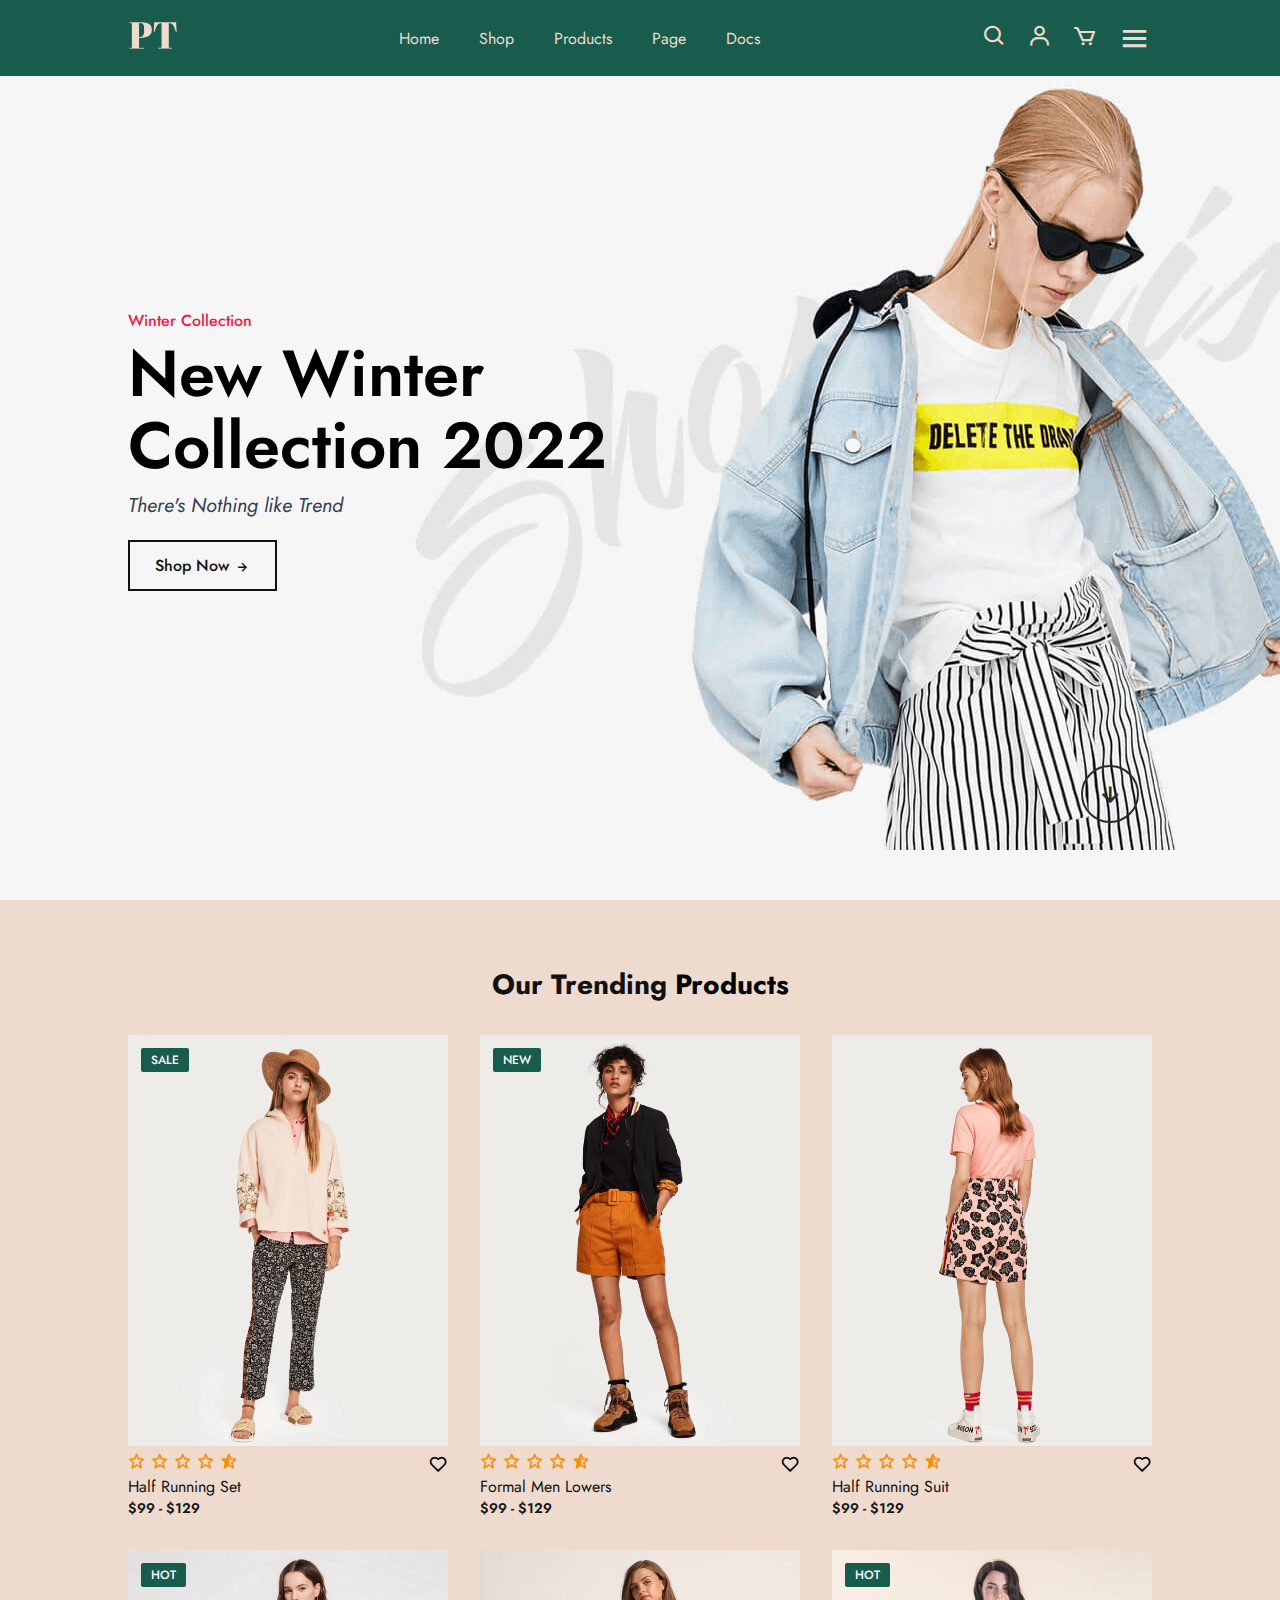
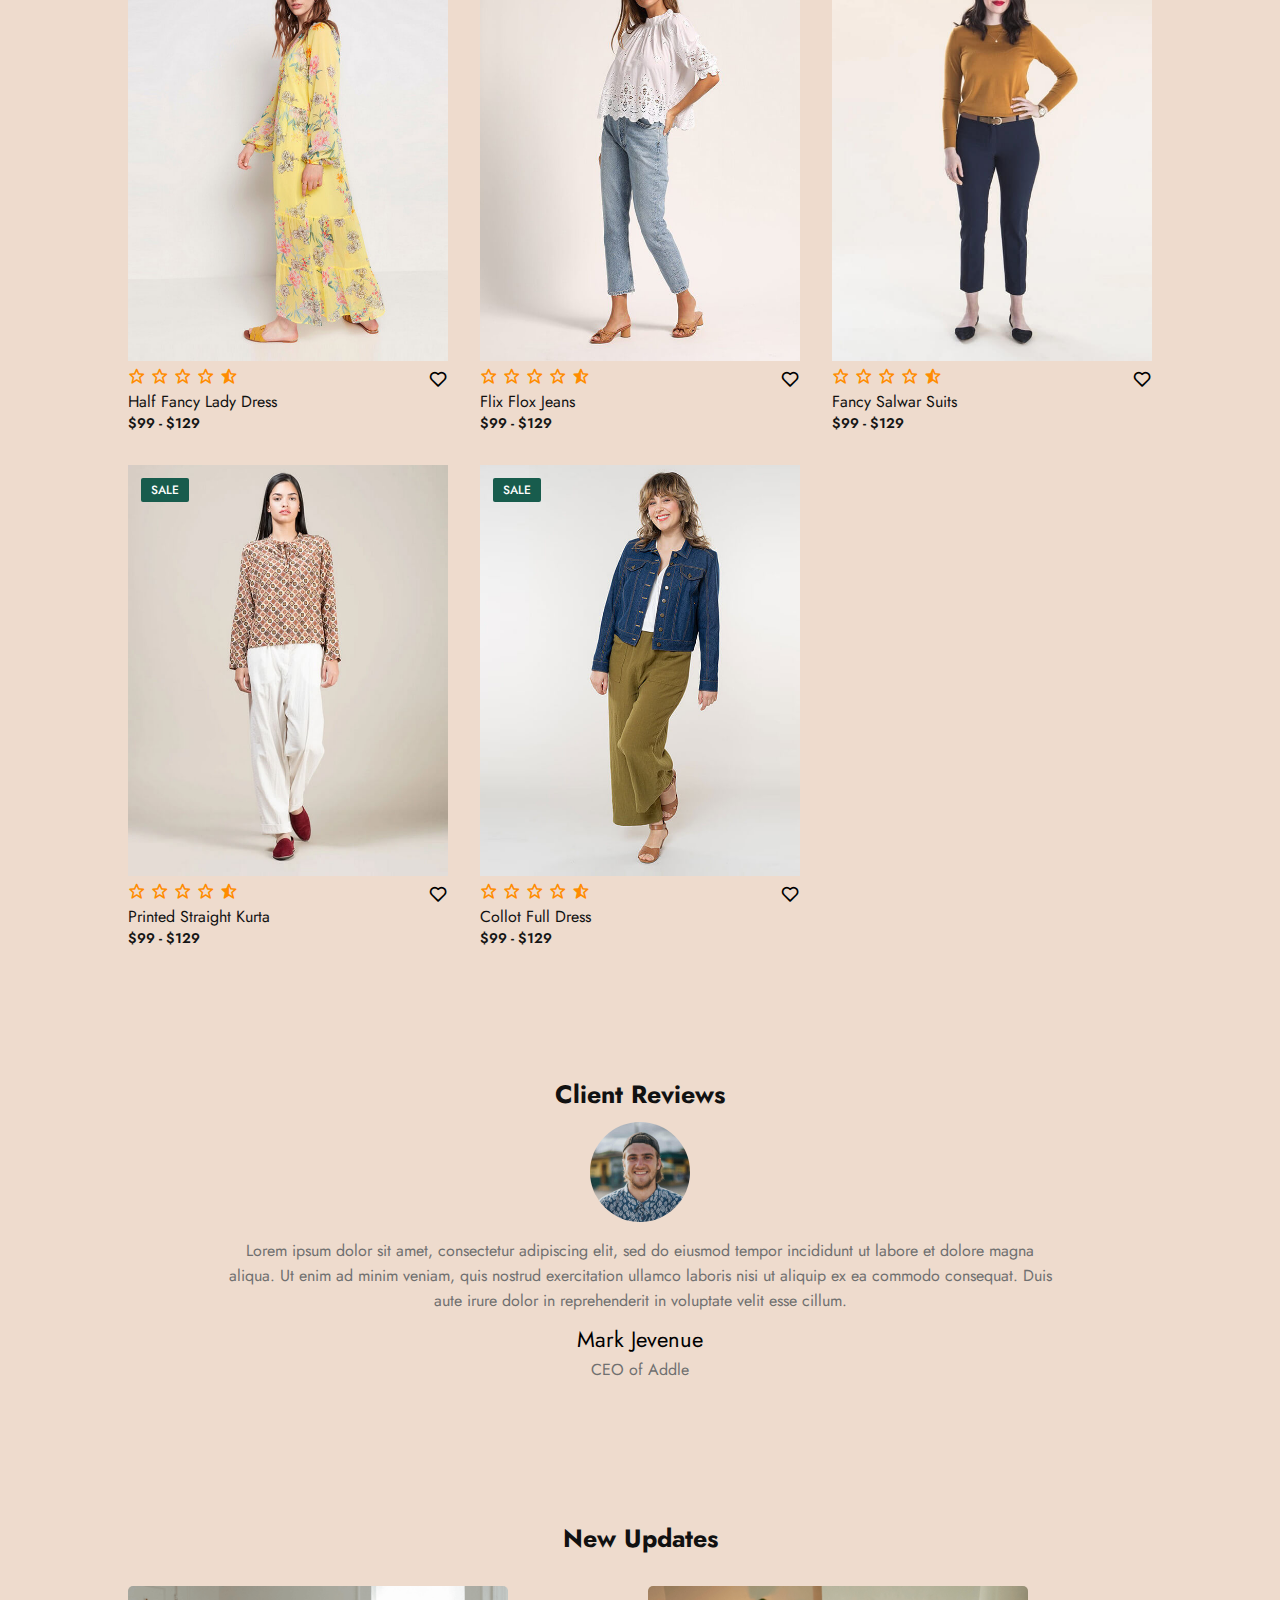
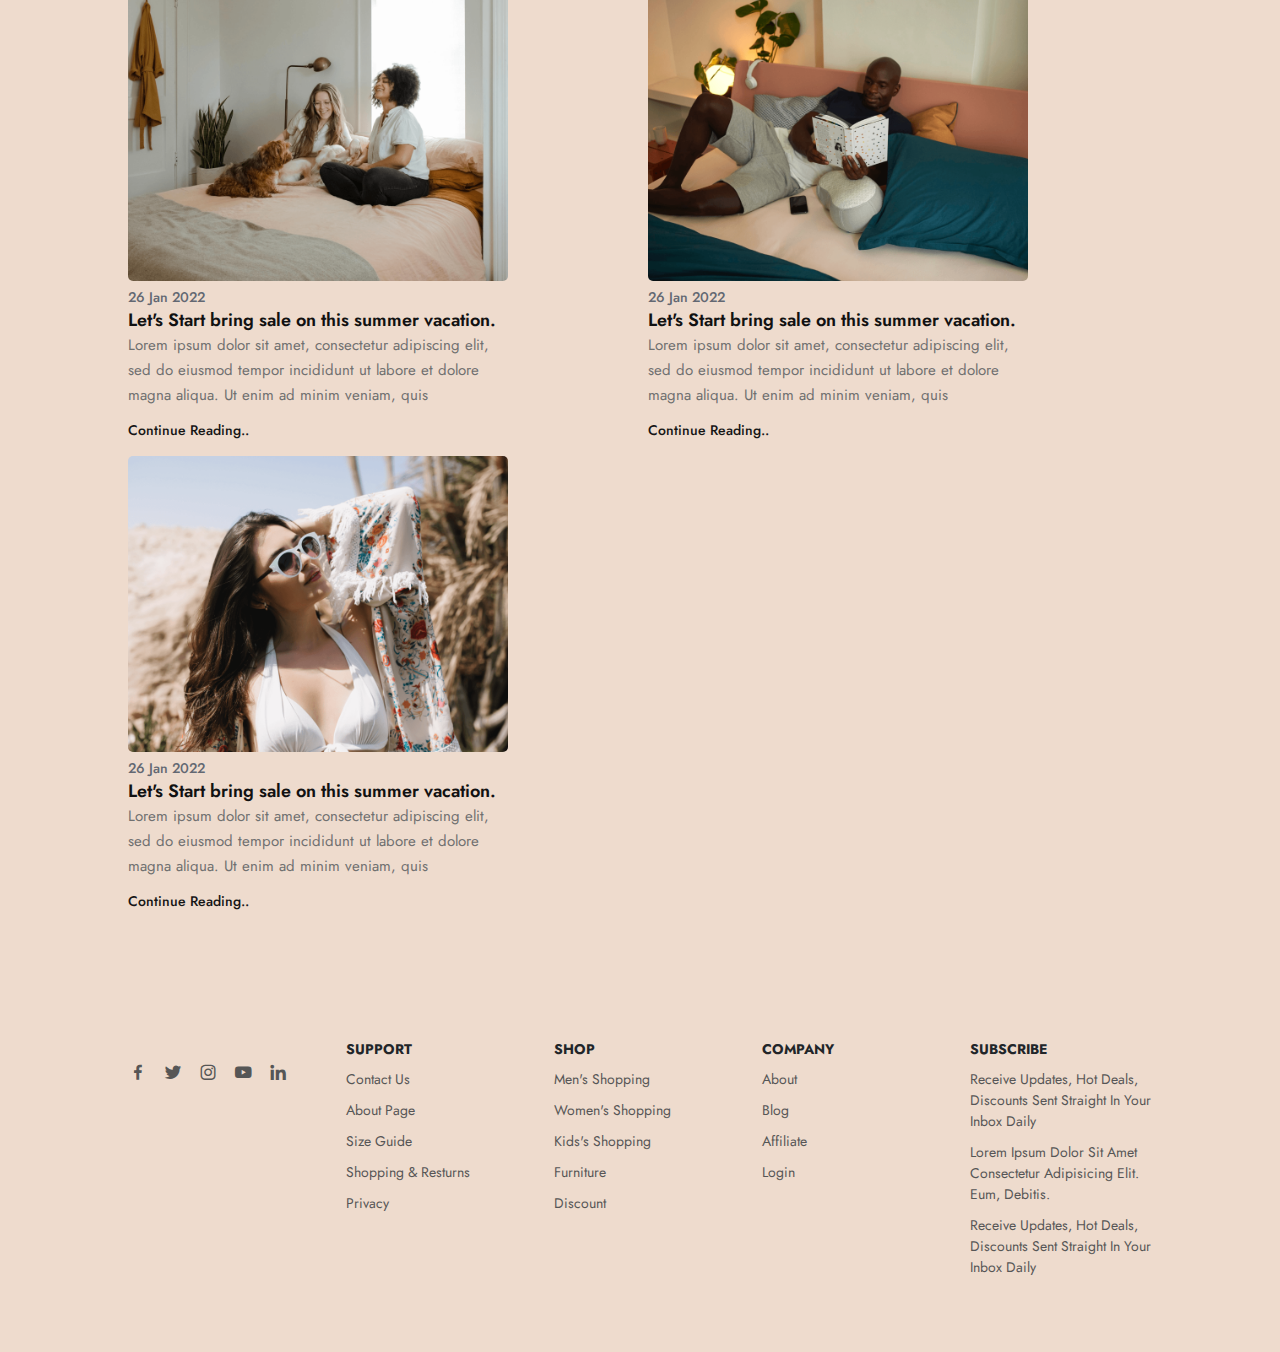
==== home.page/index.html @ 13ba751e "css modified folders created" ====
<!DOCTYPE html>
<html lang="en">
<head>
    <meta charset="UTF-8">
    <meta http-equiv="X-UA-Compatible" content="IE=edge">
    <meta name="viewport" content="width=device-width, initial-scale=1.0">


    <link rel="stylesheet" href="style.css">

    <link rel="preconnect" href="https://fonts.googleapis.com">
<link rel="preconnect" href="https://fonts.gstatic.com" crossorigin>
<link href="https://fonts.googleapis.com/css2?family=Jost:wght@100;200;300;400;500;600;700&display=swap" rel="stylesheet">

<link rel="stylesheet" href="https://cdnjs.cloudflare.com/ajax/libs/font-awesome/6.2.1/css/all.min.css" integrity="sha512-MV7K8+y+gLIBoVD59lQIYicR65iaqukzvf/nwasF0nqhPay5w/9lJmVM2hMDcnK1OnMGCdVK+iQrJ7lzPJQd1w==" crossorigin="anonymous" referrerpolicy="no-referrer" />

<link rel="stylesheet"
  href="https://unpkg.com/boxicons@latest/css/boxicons.min.css">
</head>
<body>

    <header>
        <a href="#" class="logo"><img src="../images/Part-Time_Thrift-logos_colored_cropped.png" alt=""></a>

        <ul class="navmenu">
            <li><a href="#">home</a></li>
            <li><a href="#">shop</a></li>
            <li><a href="#">products</a></li>
            <li><a href="#">page</a></li>
            <li><a href="#">Docs</a></li>
        </ul>

        <div class="nav-icon">
            <a href="#"><i class='bx bx-search'></i></a>
            <a href="#"><i class='bx bx-user' ></i></a>
            <a href="#"><i class='bx bx-cart' ></i></a>

            <div class="bx bx-menu" id="menu-icon"></div>
        </div>
    </header>

    <section class="main-home">
        <div class="main-text">
            <h5>Winter Collection</h5>
            <h1>New Winter <br> Collection 2022</h1>
            <p>There's Nothing like Trend</p>

            <a href="#" class="main-btn">Shop Now <i class='bx bx-right-arrow-alt' ></i></a>
        </div>

        <div class="down-arrow">
            <a href="#trending" class="down"><i class='bx bx-down-arrow-alt' ></i></a>
        </div>
    </section>

    <!-- trending-products-section -->
    <section class="trending-product" id="trending">
        <div class="center-text">
            <h2>Our Trending <span>products</span></h2>
        </div>

        <div class="products">
            <div class="row">
                <img src="image/1.jpg" alt="">
                <div class="product-text">
                    <h5>Sale</h5>
                </div>
                <div class="heart-icon">
                    <i class='bx bx-heart'></i>
                </div>
                <div class="ratting">
                    <i class='bx bx-star'></i>
                    <i class='bx bx-star'></i>
                    <i class='bx bx-star'></i>
                    <i class='bx bx-star'></i>
                    <i class='bx bxs-star-half' ></i>
                </div>

                <div class="price">
                    <h4>Half Running Set</h4>
                    <p>$99 - $129</p>
                </div>
            </div>

            <div class="row">
                <img src="image/2.jpg" alt="">
                <div class="product-text">
                    <h5>New</h5>
                </div>
                <div class="heart-icon">
                    <i class='bx bx-heart'></i>
                </div>
                <div class="ratting">
                    <i class='bx bx-star'></i>
                    <i class='bx bx-star'></i>
                    <i class='bx bx-star'></i>
                    <i class='bx bx-star'></i>
                    <i class='bx bxs-star-half' ></i>
                </div>

                <div class="price">
                    <h4>Formal Men Lowers</h4>
                    <p>$99 - $129</p>
                </div>
            </div>

            <div class="row">
                <img src="image/3.jpg" alt="">

                <div class="heart-icon">
                    <i class='bx bx-heart'></i>
                </div>
                <div class="ratting">
                    <i class='bx bx-star'></i>
                    <i class='bx bx-star'></i>
                    <i class='bx bx-star'></i>
                    <i class='bx bx-star'></i>
                    <i class='bx bxs-star-half' ></i>
                </div>

                <div class="price">
                    <h4>Half Running Suit</h4>
                    <p>$99 - $129</p>
                </div>
            </div>

            <div class="row">
                <img src="image/4.jpg" alt="">
                <div class="product-text">
                    <h5>Hot</h5>
                </div>
                <div class="heart-icon">
                    <i class='bx bx-heart'></i>
                </div>
                <div class="ratting">
                    <i class='bx bx-star'></i>
                    <i class='bx bx-star'></i>
                    <i class='bx bx-star'></i>
                    <i class='bx bx-star'></i>
                    <i class='bx bxs-star-half' ></i>
                </div>

                <div class="price">
                    <h4>Half Fancy Lady Dress</h4>
                    <p>$99 - $129</p>
                </div>
            </div>

            <div class="row">
                <img src="image/5.jpg" alt="">

                <div class="heart-icon">
                    <i class='bx bx-heart'></i>
                </div>
                <div class="ratting">
                    <i class='bx bx-star'></i>
                    <i class='bx bx-star'></i>
                    <i class='bx bx-star'></i>
                    <i class='bx bx-star'></i>
                    <i class='bx bxs-star-half' ></i>
                </div>

                <div class="price">
                    <h4>Flix Flox Jeans</h4>
                    <p>$99 - $129</p>
                </div>
            </div>

            <div class="row">
                <img src="image/6.jpg" alt="">
                <div class="product-text">
                    <h5>Hot</h5>
                </div>
                <div class="heart-icon">
                    <i class='bx bx-heart'></i>
                </div>
                <div class="ratting">
                    <i class='bx bx-star'></i>
                    <i class='bx bx-star'></i>
                    <i class='bx bx-star'></i>
                    <i class='bx bx-star'></i>
                    <i class='bx bxs-star-half' ></i>
                </div>

                <div class="price">
                    <h4>Fancy Salwar Suits</h4>
                    <p>$99 - $129</p>
                </div>
            </div>

            <div class="row">
                <img src="image/7.jpg" alt="">
                <div class="product-text">
                    <h5>Sale</h5>
                </div>
                <div class="heart-icon">
                    <i class='bx bx-heart'></i>
                </div>
                <div class="ratting">
                    <i class='bx bx-star'></i>
                    <i class='bx bx-star'></i>
                    <i class='bx bx-star'></i>
                    <i class='bx bx-star'></i>
                    <i class='bx bxs-star-half' ></i>
                </div>

                <div class="price">
                    <h4>Printed Straight Kurta</h4>
                    <p>$99 - $129</p>
                </div>
            </div>

            <div class="row">
                <img src="image/8.jpg" alt="">
                <div class="product-text">
                    <h5>Sale</h5>
                </div>
                <div class="heart-icon">
                    <i class='bx bx-heart'></i>
                </div>
                <div class="ratting">
                    <i class='bx bx-star'></i>
                    <i class='bx bx-star'></i>
                    <i class='bx bx-star'></i>
                    <i class='bx bx-star'></i>
                    <i class='bx bxs-star-half' ></i>
                </div>

                <div class="price">
                    <h4>Collot Full Dress</h4>
                    <p>$99 - $129</p>
                </div>
            </div>
        </div>

    </section>

    <!-- Client-Review-section -->

    <section class="client-reviews">
        <div class="reviews">
            <h3>Client Reviews</h3>
            <img src="image/team-1.jpg" alt="">
            <p>Lorem ipsum dolor sit amet, consectetur adipiscing elit, sed do eiusmod tempor incididunt ut labore et dolore magna <br>
                aliqua. Ut enim ad minim veniam, quis nostrud exercitation ullamco laboris nisi ut aliquip ex ea commodo consequat. Duis <br>
                aute irure dolor in reprehenderit in voluptate velit esse cillum.</p>

                <h2>Mark Jevenue</h2>
                <p>CEO of Addle</p>
        </div>
    </section>

    <!-- update-news-section -->
    <section class="Update-news">
        <div class="up-center-text">
            <h2>New Updates</h2>
        </div>

        <div class="update-cart">
            <div class="cart">
                <img src="image/bl-1.png" alt="">
                <h5>26 jan 2022</h5>
                <h4>Let's Start bring sale on this summer vacation.</h4>
                <p>Lorem ipsum dolor sit amet, consectetur adipiscing elit, sed do eiusmod tempor incididunt ut labore et dolore magna aliqua. Ut enim ad minim veniam, quis</p>

                <h6>Continue Reading..</h6>
            </div>

            <div class="cart">
                <img src="image/bl-2.png" alt="">
                <h5>26 jan 2022</h5>
                <h4>Let's Start bring sale on this summer vacation.</h4>
                <p>Lorem ipsum dolor sit amet, consectetur adipiscing elit, sed do eiusmod tempor incididunt ut labore et dolore magna aliqua. Ut enim ad minim veniam, quis</p>

                <h6>Continue Reading..</h6>
            </div>

            <div class="cart">
                <img src="image/bl-3.png" alt="">
                <h5>26 jan 2022</h5>
                <h4>Let's Start bring sale on this summer vacation.</h4>
                <p>Lorem ipsum dolor sit amet, consectetur adipiscing elit, sed do eiusmod tempor incididunt ut labore et dolore magna aliqua. Ut enim ad minim veniam, quis</p>

                <h6>Continue Reading..</h6>
            </div>
        </div>
    </section>

    <!-- contact-section -->
    <section class="contact">
        <div class="contact-info">
            <div class="first-info">
                <img src="C:\Users\SHREK\IdeaProjects\ptt\images\Part-Time Thrift-logos_black.png" alt="">


                <div class="social-icon">
                    <a href="#"><i class='bx bxl-facebook'></i></a>
                    <a href="#"><i class='bx bxl-twitter' ></i></a>
                    <a href="#"><i class='bx bxl-instagram' ></i></a>
                    <a href="#"><i class='bx bxl-youtube' ></i></a>
                    <a href="#"><i class='bx bxl-linkedin' ></i></a>
                </div>
            </div>

            <div class="second-info">
                <h4>Support</h4>
                <p>Contact us</p>
                <p>About page</p>
                <p>Size Guide</p>
                <p>Shopping & Resturns</p>
                <p>Privacy</p>
            </div>

            <div class="third-info">
                <h4>Shop</h4>
                <p>Men's Shopping</p>
                <p>Women's Shopping</p>
                <p>Kids's Shopping</p>
                <p>Furniture</p>
                <p>Discount</p>
            </div>

            <div class="fourth-info">
                <h4>Company</h4>
                <p>About</p>
                <p>Blog</p>
                <p>Affiliate</p>
                <p>Login</p>
            </div>

            <div class="five">
                <h4>Subscribe</h4>
                <p>Receive Updates, Hot Deals, Discounts Sent Straight In Your Inbox Daily</p>
                <p>Lorem Ipsum Dolor Sit Amet Consectetur Adipisicing Elit. Eum, Debitis.</p>
                <p>Receive Updates, Hot Deals, Discounts Sent Straight In Your Inbox Daily</p>
            </div>
        </div>
    </section>



   




    <script src="java.js"></script>
    
</body>
</html>
---- home.page/style.css ----
*{
    margin: 0;
    padding: 0;
    box-sizing: border-box;
    scroll-behavior: smooth;
    font-family: 'Jost', sans-serif;
    list-style: none;
    text-decoration: none;

}
body{
    background-color: #EEDBCD;
}
header{
    position: fixed;
    width: 100%;
    top: 0;
    right: 0;
    z-index: 1000;
    display: flex;
    align-items: center;
    justify-content: space-between;
    padding: 20px 10%;
    background-color: #185C4D;
}
.logo img{
    width: auto;
    height: 30px;
    position: relative;
}
.navmenu{
    display: flex;

}
.navmenu a{
    color: #EEDBCD;
    font-size: 16px;
    text-transform: capitalize;
    padding: 10px 20px;
    font-weight: 400;
    transition: all .42s ease;
}


.nav-icon{
    display: flex;
    align-items: center;
}
.nav-icon i{
    margin-right: 20px;
    color: #EEDBCD;
    font-size: 25px;
    font-weight: 400;
    transition: all .42s ease;
}
.nav-icon i:hover{
    transform: scale(1.1);
    color: #EE1C47;
}
#menu-icon{
    font-size: 35px;
    color: #EEDBCD;
    z-index: 10001;
    cursor: pointer;
}
section{
    padding: 5% 10%;
}
.main-home{
    width: 100%;
    height: 100vh;
    background-image: url(image/banner-3.png);
    background-position: center;
    background-size: cover;
    display: grid;
    grid-template-columns: repeat(1, 1fr);
    align-items: center;
}
.main-text h5{
    color: #EE1C47;
    font-size: 16px;
    text-transform: capitalize;
    font-weight: 500;
}
.main-text h1{
    color: #000;
    font-size: 65px;
    text-transform: capitalize;
    line-height: 1.1;
    font-weight: 600;
    margin: 6px 0 10px;
}
.main-text p{
    color: #333c56;
    font-size: 20px;
    font-style: italic;
    margin-bottom: 20px;
}
.main-btn{
    display: inline-block;
    color: #111;
    font-size: 16px;
    font-weight: 500;
    text-transform: capitalize;
    border: 2px solid #111;
    padding: 12px 25px;
    transition: all .42s ease;
}
.main-btn:hover{
    background-color: #000;
    color: #fff;
}
.main-btn i{
    vertical-align: middle;
}
.down-arrow{
    position: absolute;
    top: 85%;
    right: 11%;
}
.down i{
    font-size: 30px;
    color: #2c2c2c;
    border: 2px solid #2c2c2c;
    border-radius: 50px;
    padding: 12px 12px;
}
.down i:hover{
    background-color: #EEDBCD;
    color: #fff;
    transition: all .42s ease;
}
header.sticky{
    background: #185C4D;
    padding: 20px 10%;
    box-shadow: 0px 0px 10px rgb(0 0 0 / 10%);
}

/* trending-section-css */
.center-text h2{
    color: #111;
    font-size: 28px;
    text-transform: capitalize;
    text-align: center;
    margin-bottom: 30px;
}
.center-text span{
    color: #000000;
}
.products{
    display: grid;
    grid-template-columns: repeat(auto-fit, minmax(260px, auto));
    gap: 2rem;
}
.row{
    position: relative;
    transition: all .40s;
}
.row img{
    width: 100%;
    height: auto;
    transition: all .40s;
}
.row img:hover{
    transform: scale(0.9);
}
.product-text h5{
    position: absolute;
    top: 13px;
    left: 13px;
    color: #fff;
    font-size: 12px;
    font-weight: 500;
    text-transform: uppercase;
    background-color: #185C4D;
    padding: 3px 10px;
    border-radius: 2px;
}
.heart-icon{
    position: absolute;
    right: 0;
    font-size: 20px;
}
.heart-icon:hover{
    color: #EE1C47;
}
.ratting i{
    color: #FF8C00;
    font-size: 18px;
}
.price h4{
    color: #111;
    font-size: 16px;
    text-transform: capitalize;
    font-weight: 400;
}
.price p{
    color: #151515;
    font-size: 14px;
    font-weight: 600;
}
.client-reviews{
    background-color: #EEDBCD;
}
.reviews{
    text-align: center;
}
.reviews h3{
    color: #111;
    font-size: 25px;
    text-transform: capitalize;
    text-align: center;
    font-weight: 700;
}
.reviews img{
    width: 100px;
    height: auto;
    border-radius: 50px;
    margin: 10px 0;
}
.reviews p{
    color: #707070;
    font-size: 16px;
    font-weight: 400;
    line-height: 25px;
    margin-bottom: 10px;
}
.reviews h2{
    font-size: 22px;
    color: #000;
    font-weight: 400;
    text-transform: capitalize;
    margin-bottom: 2px;
}

/* update-section-css */
.up-center-text h2{
    text-align: center;
    color: #111;
    font-size: 25px;
    text-transform: capitalize;
    font-weight: 700;
    margin-bottom: 30px;
}
.cart img{
    width: 380px;
    height: auto;
    border-radius: 5px;
}
.update-cart{
    display: grid;
    grid-template-columns: repeat(auto-fit, minmax(380px, auto));
    gap: 1rem;
}
.cart h5{
    color: #636872;
    font-size: 14px;
    text-transform: capitalize;
    font-weight: 500;
}
.cart h4{
    color: #111;
    font-size: 18px;
    font-weight: 600;
}
.cart p{
    color: #707070;
    font-size: 15px;
    max-width: 380px;
    line-height: 25px;
    margin-bottom: 12px;
}
.cart h6{
    color: #151515;
    font-size: 14px;
    font-weight: 500;
}

/* contact-section */
.contact{
    background-color: #EEDBCD;
}
.contact-info{
    display: grid;
    grid-template-columns: repeat(auto-fit, minmax(160px, auto));
    gap: 3rem;
}
.first-info img{
    width: 140px;
    height: auto;
}
.contact-info h4{
    color: #212529;
    font-size: 14px;
    text-transform: uppercase;
    margin-bottom: 10px;
}
.contact-info p{
    color: #565656;
    font-size: 14px;
    font-weight: 400;
    text-transform: capitalize;
    line-height: 1.5;
    margin-bottom: 10px;
    cursor: pointer;
    transition: all .42s;
}
.contact-info p:hover{
    color: #EE1C47;
}
.social-icon i{
    color: #565656;
    margin-right: 10px;
    font-size: 20px;
    transition: all .42s;
}
.social-icon i:hover{
    transform: scale(1.3);
}
.end-text{
    background-color: #EEDBCD;
    text-align: center;
    padding: 20px;
}
.end-text p{
    color: #111;
    text-transform: capitalize;
}


/* Responsive-css */
@media(max-width:890px){
    header{
        padding: 20px 3%;
        transition: .4s;
    }
}
@media(max-width:630px){
    .main-text h1{
        font-size: 50px;
        transition: .4s;
    }
    .main-text p{
        font-size: 18px;
        transition: .4s;
    }
    .main-btn{
        padding: 10px 20px;
        transition: .4s;
    }
}

@media(max-width:750px){
    .navmenu{
        position: absolute;
        top: 100%;
        right:-100%;
        width: 300px;
        height: 130vh;
        background: #185C4D;
        display: flex;
        flex-direction: column;
        align-items: center;
        padding: 120px 30px;
        transition: all .42s;
    }
    .navmenu a{
        display: block;
        margin: 18px 0;
    }
    .navmenu.open{
        right: 0;
    }
}
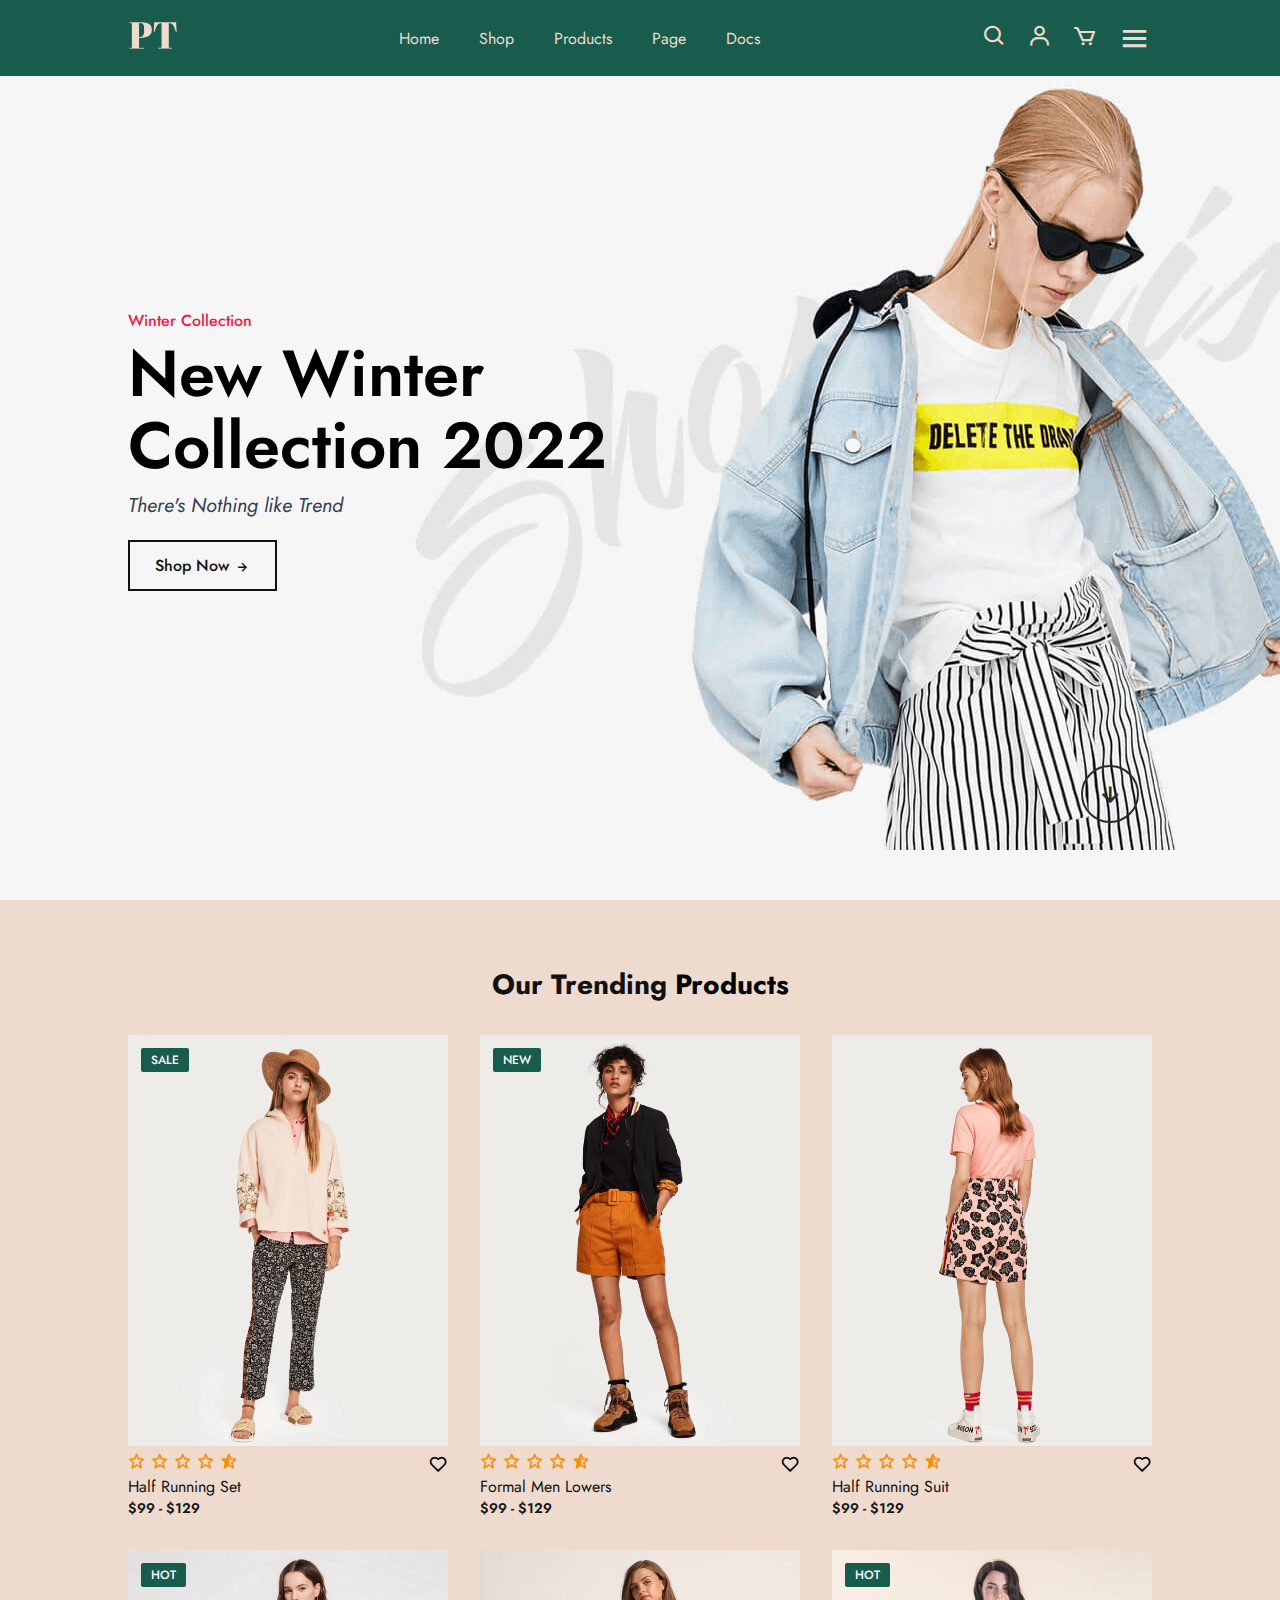
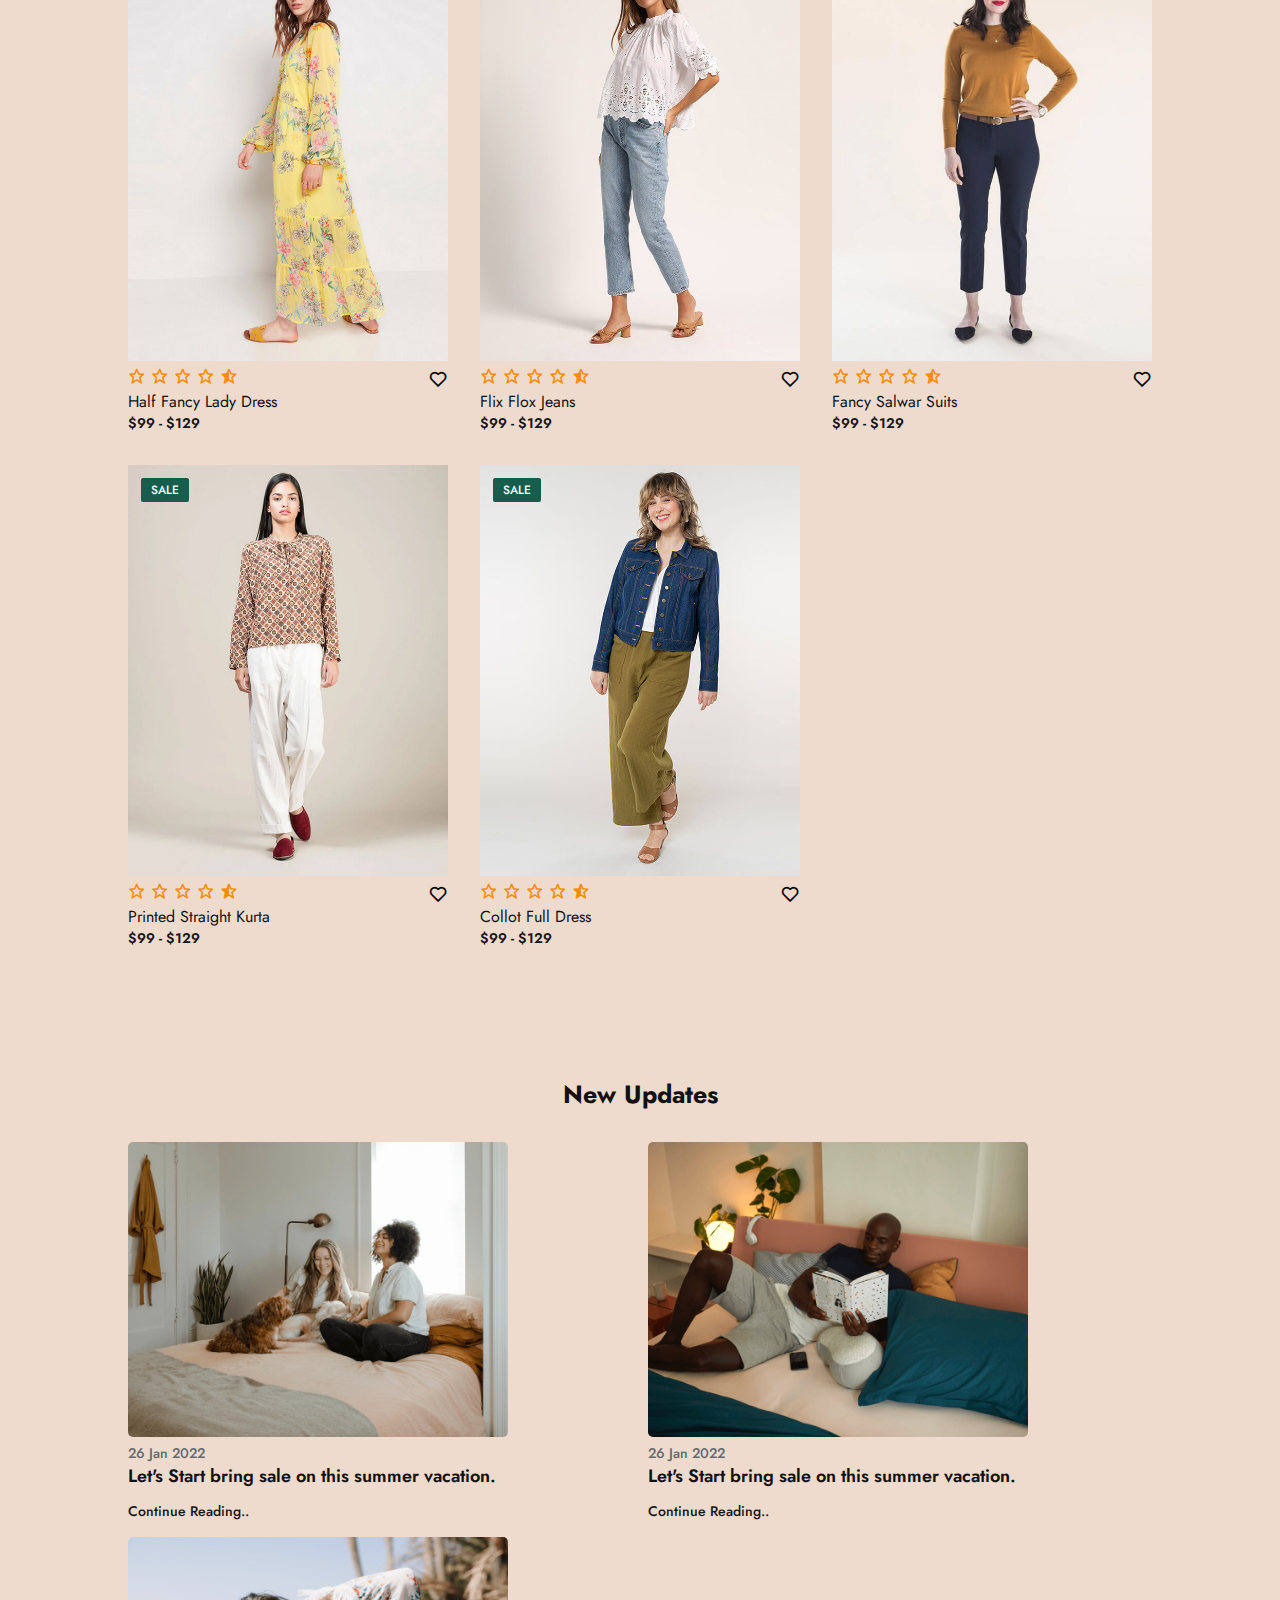
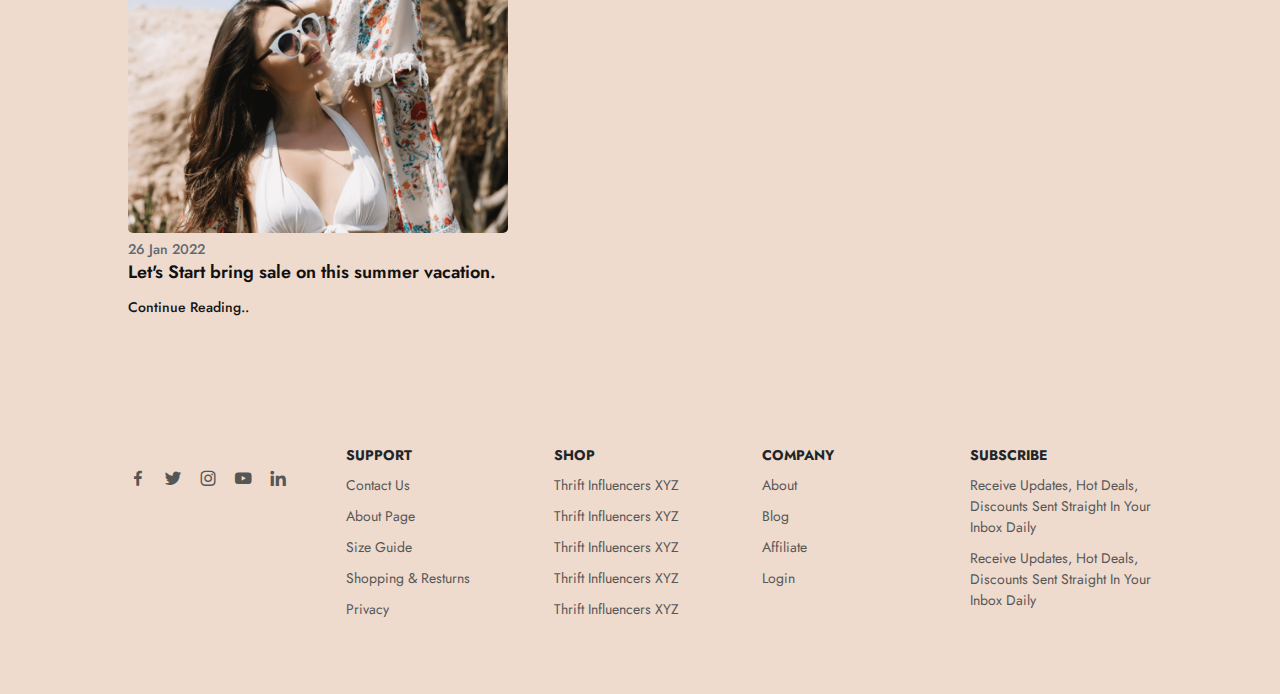
==== commit 6f84c887: "css modified folders created" ====
--- a/home.page/index.html
+++ b/home.page/index.html
@@ -4,6 +4,9 @@
     <meta charset="UTF-8">
     <meta http-equiv="X-UA-Compatible" content="IE=edge">
     <meta name="viewport" content="width=device-width, initial-scale=1.0">
+    <title>Part-time Thrift</title>
+    <link rel="website icon" type="png"
+          href="../images/Part-Time Thrift-logos_white.png">
 
 
     <link rel="stylesheet" href="style.css">
@@ -17,6 +20,7 @@
 <link rel="stylesheet"
   href="https://unpkg.com/boxicons@latest/css/boxicons.min.css">
 </head>
+
 <body>
 
     <header>
@@ -237,18 +241,7 @@
 
     <!-- Client-Review-section -->
 
-    <section class="client-reviews">
-        <div class="reviews">
-            <h3>Client Reviews</h3>
-            <img src="image/team-1.jpg" alt="">
-            <p>Lorem ipsum dolor sit amet, consectetur adipiscing elit, sed do eiusmod tempor incididunt ut labore et dolore magna <br>
-                aliqua. Ut enim ad minim veniam, quis nostrud exercitation ullamco laboris nisi ut aliquip ex ea commodo consequat. Duis <br>
-                aute irure dolor in reprehenderit in voluptate velit esse cillum.</p>
-
-                <h2>Mark Jevenue</h2>
-                <p>CEO of Addle</p>
-        </div>
-    </section>
+
 
     <!-- update-news-section -->
     <section class="Update-news">
@@ -261,7 +254,7 @@
                 <img src="image/bl-1.png" alt="">
                 <h5>26 jan 2022</h5>
                 <h4>Let's Start bring sale on this summer vacation.</h4>
-                <p>Lorem ipsum dolor sit amet, consectetur adipiscing elit, sed do eiusmod tempor incididunt ut labore et dolore magna aliqua. Ut enim ad minim veniam, quis</p>
+                <p></p>
 
                 <h6>Continue Reading..</h6>
             </div>
@@ -270,7 +263,7 @@
                 <img src="image/bl-2.png" alt="">
                 <h5>26 jan 2022</h5>
                 <h4>Let's Start bring sale on this summer vacation.</h4>
-                <p>Lorem ipsum dolor sit amet, consectetur adipiscing elit, sed do eiusmod tempor incididunt ut labore et dolore magna aliqua. Ut enim ad minim veniam, quis</p>
+                <p></p>
 
                 <h6>Continue Reading..</h6>
             </div>
@@ -279,7 +272,7 @@
                 <img src="image/bl-3.png" alt="">
                 <h5>26 jan 2022</h5>
                 <h4>Let's Start bring sale on this summer vacation.</h4>
-                <p>Lorem ipsum dolor sit amet, consectetur adipiscing elit, sed do eiusmod tempor incididunt ut labore et dolore magna aliqua. Ut enim ad minim veniam, quis</p>
+                <p></p>
 
                 <h6>Continue Reading..</h6>
             </div>
@@ -313,11 +306,11 @@
 
             <div class="third-info">
                 <h4>Shop</h4>
-                <p>Men's Shopping</p>
-                <p>Women's Shopping</p>
-                <p>Kids's Shopping</p>
-                <p>Furniture</p>
-                <p>Discount</p>
+                <p>Thrift Influencers  XYZ</p>
+                <p>Thrift Influencers  XYZ</p>
+                <p>Thrift Influencers  XYZ</p>
+                <p>Thrift Influencers  XYZ</p>
+                <p>Thrift Influencers  XYZ</p>
             </div>
 
             <div class="fourth-info">
@@ -331,7 +324,7 @@
             <div class="five">
                 <h4>Subscribe</h4>
                 <p>Receive Updates, Hot Deals, Discounts Sent Straight In Your Inbox Daily</p>
-                <p>Lorem Ipsum Dolor Sit Amet Consectetur Adipisicing Elit. Eum, Debitis.</p>
+                <p></p>
                 <p>Receive Updates, Hot Deals, Discounts Sent Straight In Your Inbox Daily</p>
             </div>
         </div>
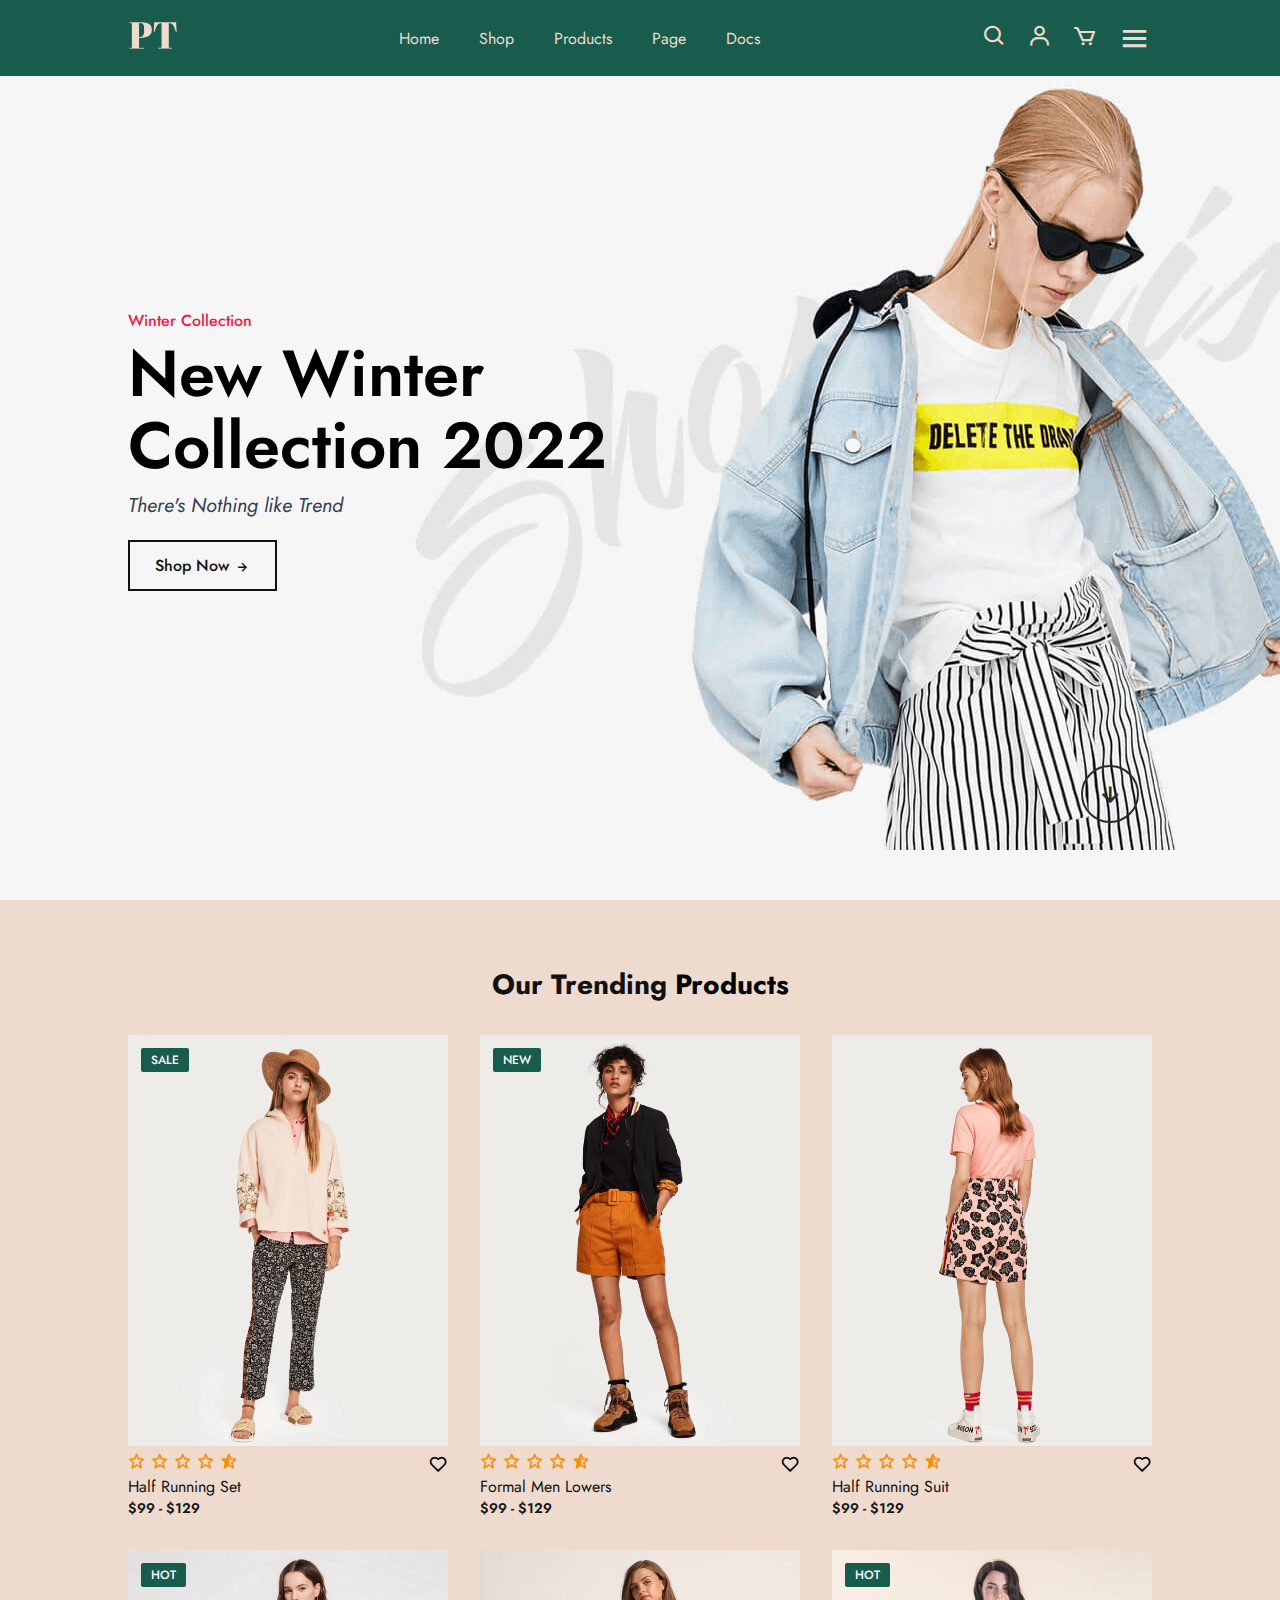
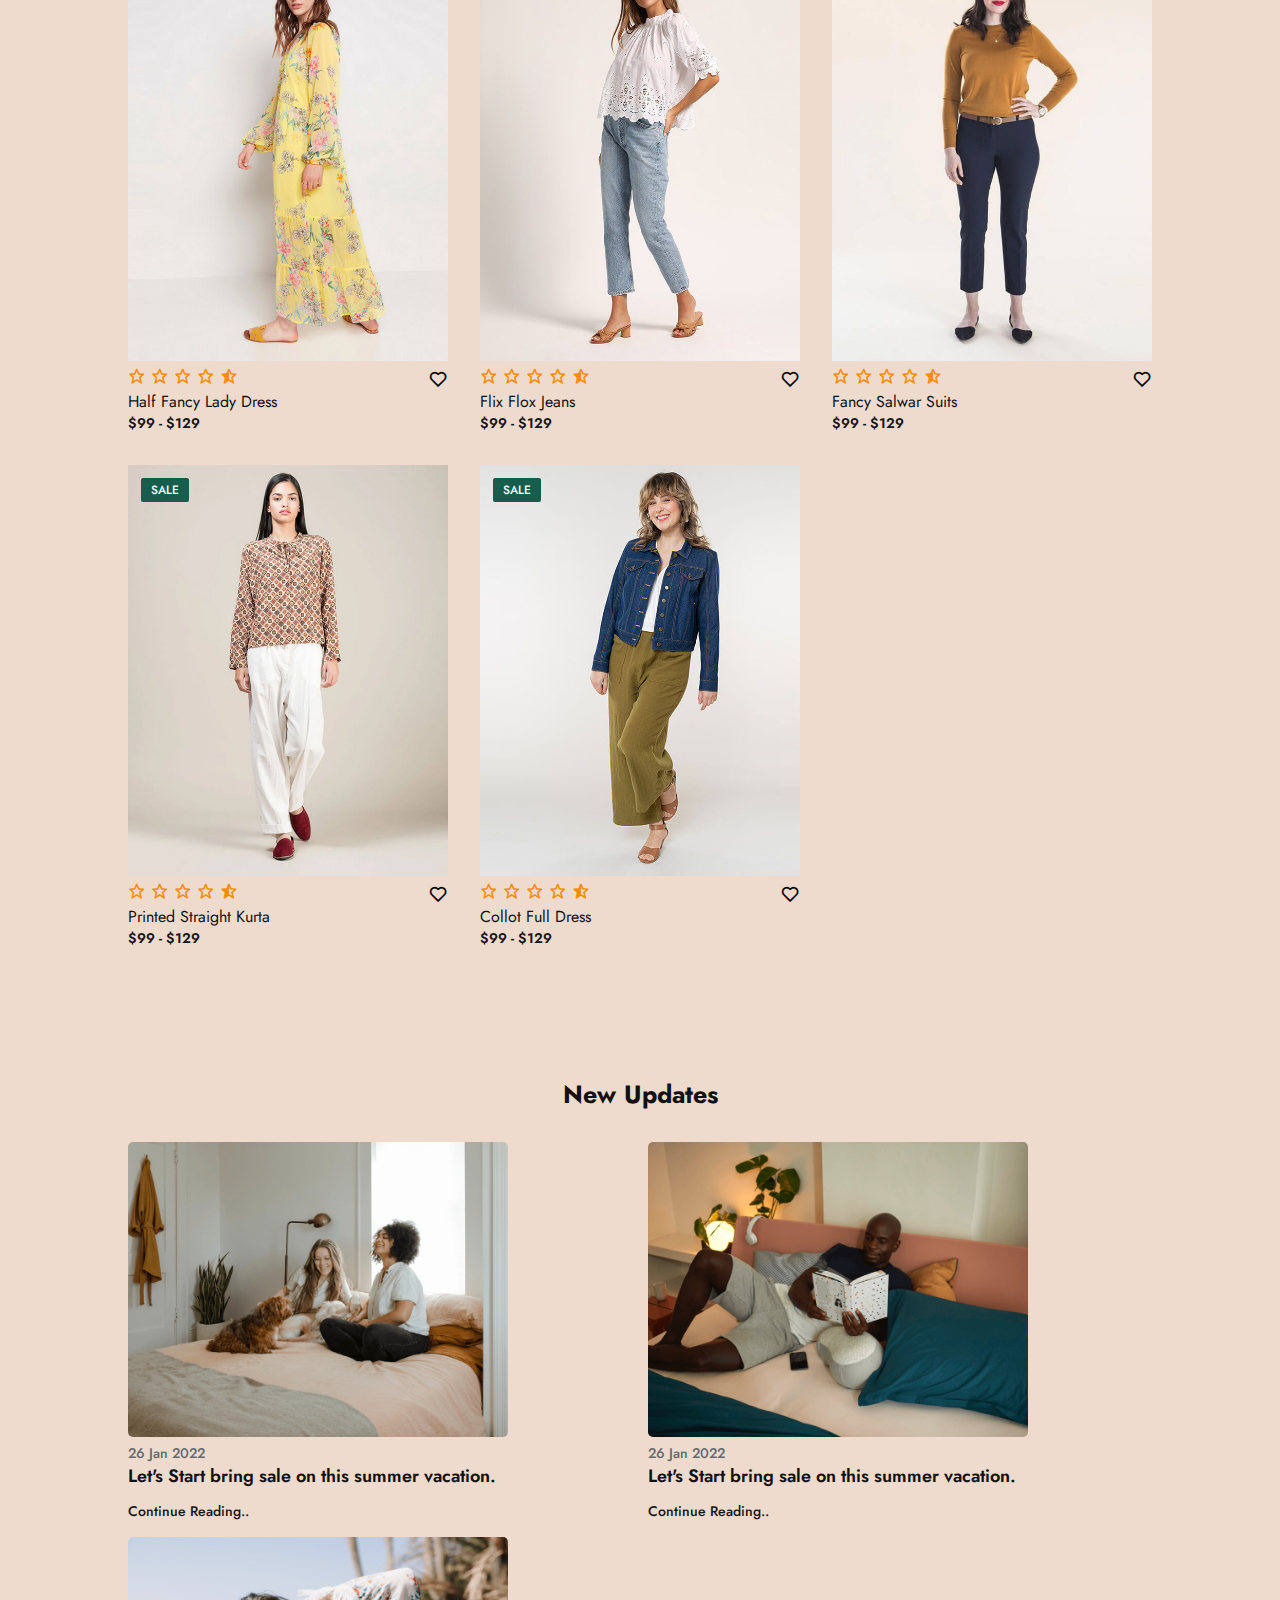
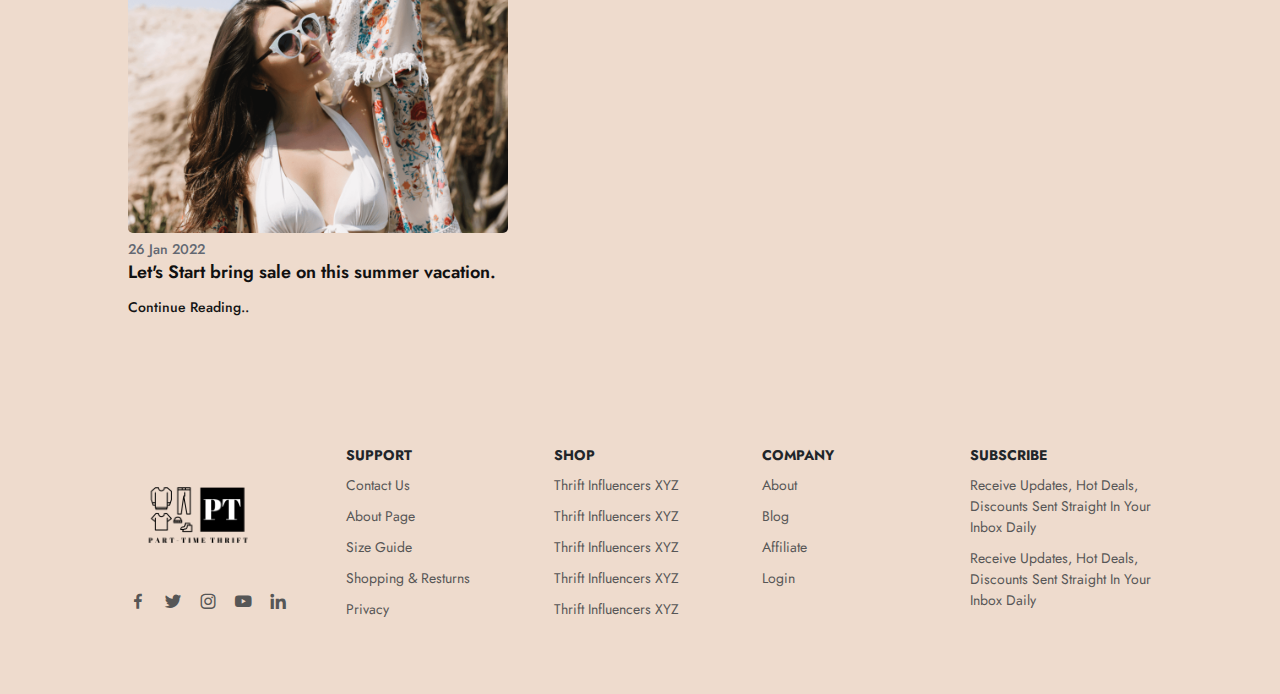
==== commit bc085967: "login sign up" ====
--- a/home.page/index.html
+++ b/home.page/index.html
@@ -283,7 +283,7 @@
     <section class="contact">
         <div class="contact-info">
             <div class="first-info">
-                <img src="C:\Users\SHREK\IdeaProjects\ptt\images\Part-Time Thrift-logos_black.png" alt="">
+                <img src="..\images\Part-Time_Thrift-logos_black.png" alt="">
 
 
                 <div class="social-icon">
